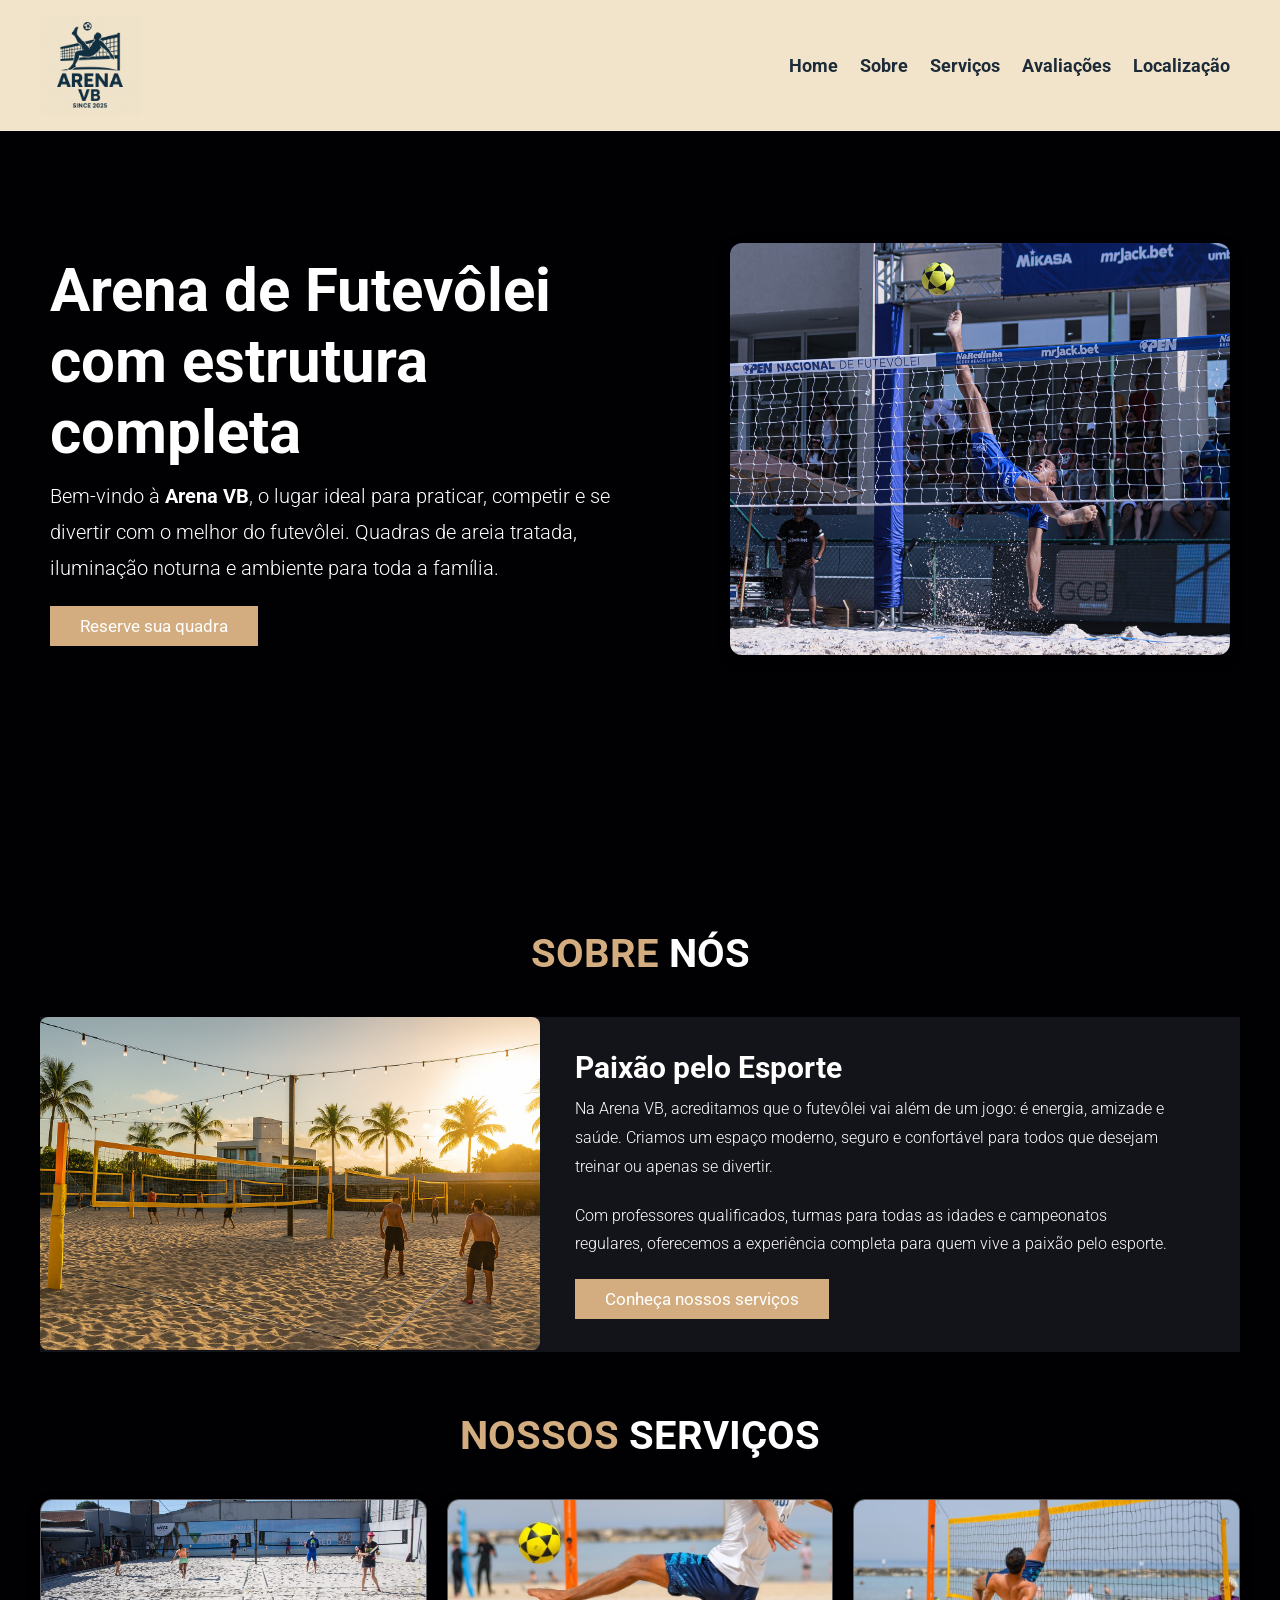
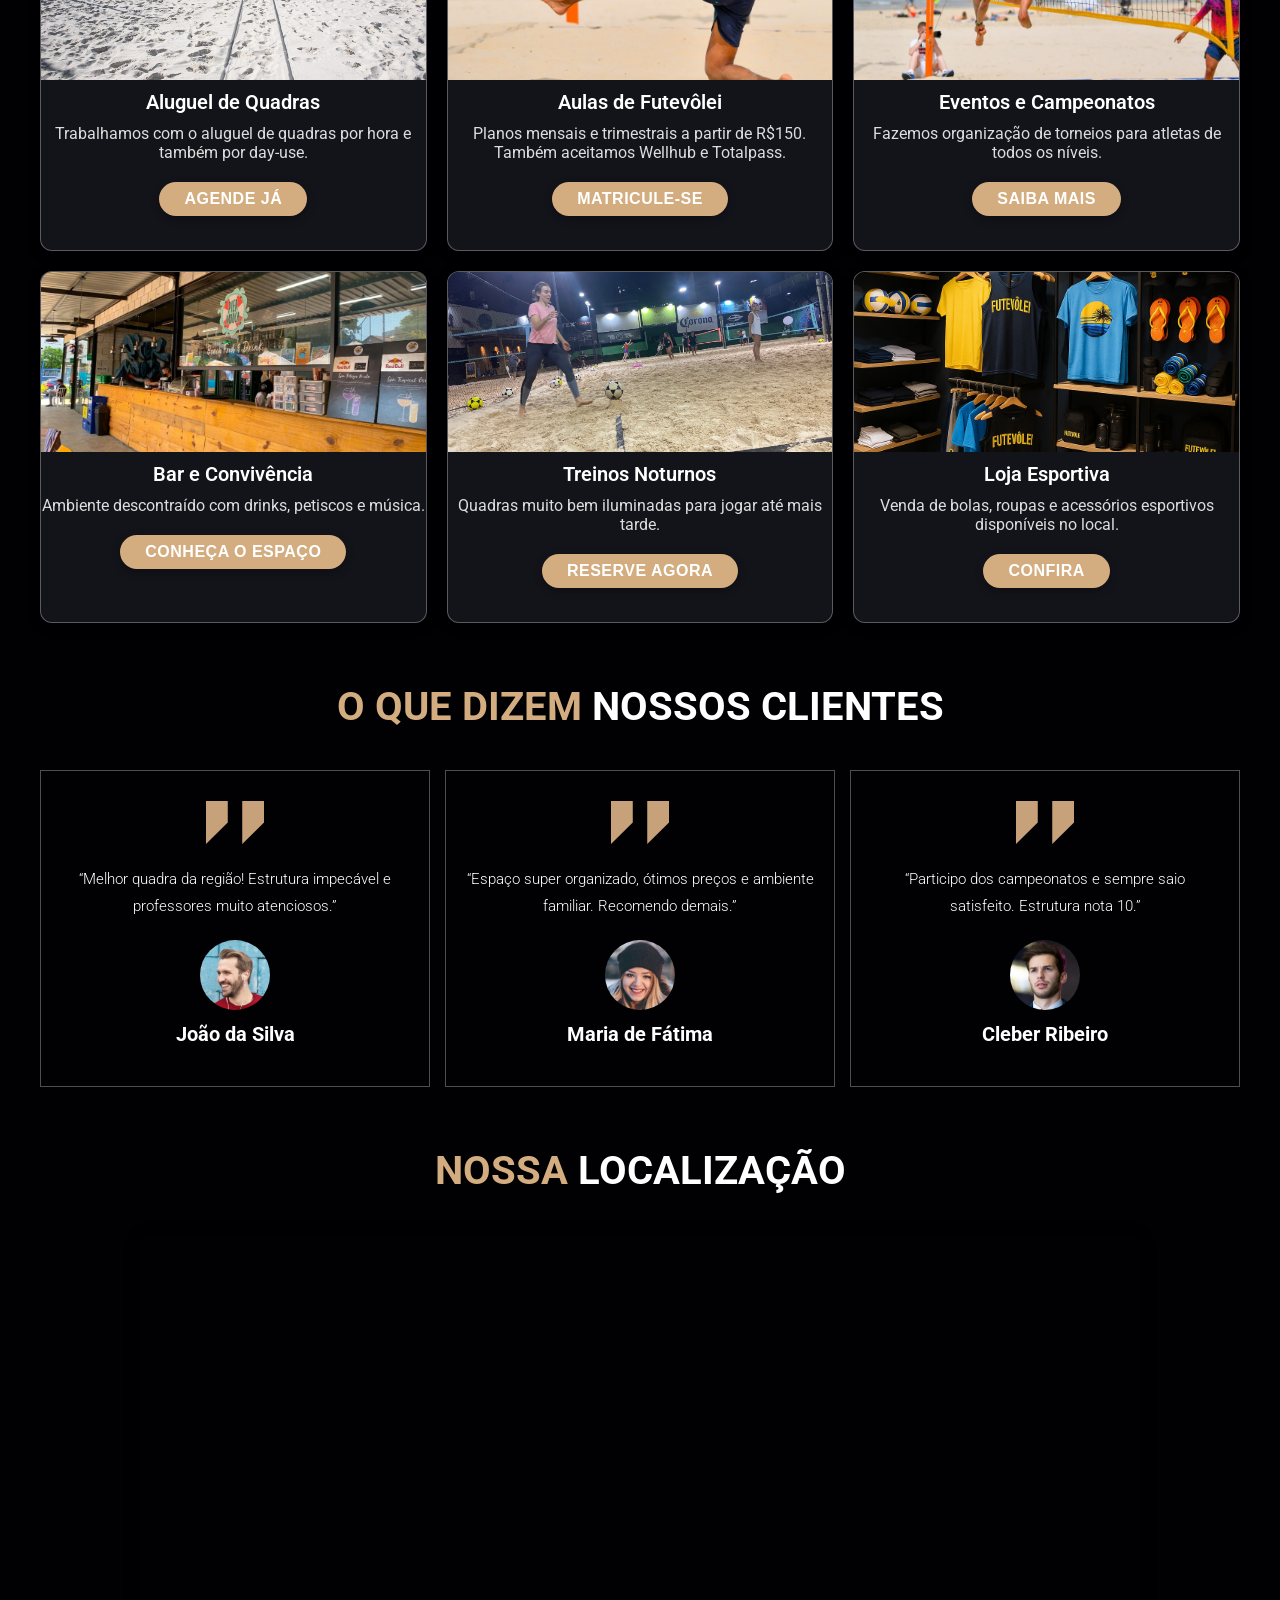
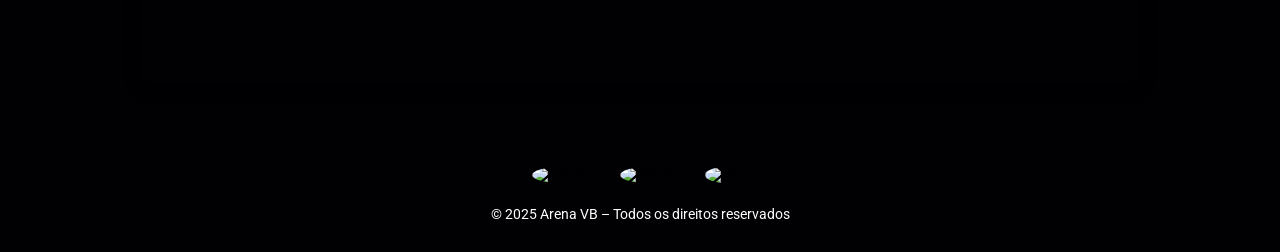
==== index.html @ 1c440af9 "ajustes nos textos" ====
<!DOCTYPE html>
<html lang="pt-BR">

<head>
    <meta charset="UTF-8">
    <meta name="viewport" content="width=device-width, initial-scale=1.0">
    <link rel="preconnect" href="https://fonts.googleapis.com">
    <link rel="preconnect" href="https://fonts.gstatic.com" crossorigin>
    <link href="https://fonts.googleapis.com/css2?family=Roboto:ital,wght@0,100..900;1,100..900&display=swap"
        rel="stylesheet">
    <link rel="stylesheet" href="style.css">
    <link rel="icon" href="img/logo-redondinha.png">
    <title>Arena VB – Futevôlei</title>
</head>

<body>
    <header class="header">
        <section>
            <a href="#" class="logo">
                <img src="./img/logo.png" alt="Arena VB">
            </a>

            <nav class="navbar">
                <a href="#home">Home</a>
                <a href="#about">Sobre</a>
                <a href="#services">Serviços</a>
                <a href="#review">Avaliações</a>
                <a href="#address">Localização</a>
            </nav>
        </section>
    </header>

    <div class="home-container">
        <section id="home">
            <div class="content">
                <h3>Arena de Futevôlei <br> com estrutura completa</h3>
                <p>Bem-vindo à <strong>Arena VB</strong>, o lugar ideal para praticar, competir e se divertir com o
                    melhor do futevôlei. Quadras de areia tratada, iluminação noturna e ambiente para toda a família.
                </p>
                <a href="#services" class="btn">Reserve sua quadra</a>
            </div>
            <div class="hero-image">
                <img src="./img/principal.jpg" alt="Arena de Futevôlei">
            </div>
        </section>
    </div>

    <section class="about" id="about">
        <h2 class="title">Sobre <span>Nós</span></h2>
        <div class="row">
            <div class="container-image">
                <img src="./img/about.png" alt="Arena de Futevôlei">
            </div>
            <div class="content">
                <h3>Paixão pelo Esporte</h3>
                <p>Na Arena VB, acreditamos que o futevôlei vai além de um jogo: é energia, amizade e saúde. Criamos um
                    espaço moderno, seguro e confortável para todos que desejam treinar ou apenas se divertir.</p>
                <p>Com professores qualificados, turmas para todas as idades e campeonatos regulares, oferecemos a
                    experiência completa para quem vive a paixão pelo esporte.</p>
                <a href="#services" class="btn">Conheça nossos serviços</a>
            </div>
        </div>
    </section>

    <section class="menu" id="services">
        <h2 class="title">Nossos <span>Serviços</span></h2>

        <div class="box-container">
            <div class="box">
                <img src="./img/quadras.jpeg" alt="Aluguel de Quadra">
                <h3>Aluguel de Quadras</h3>
                <div class="price">Trabalhamos com o aluguel de quadras por hora e também por day-use.</div>
                <a href="#" class="btn">Agende já</a>
            </div>

            <div class="box">
                <img src="./img/personal.jpg" alt="Aulas de Futevôlei">
                <h3>Aulas de Futevôlei</h3>
                <div class="price">Planos mensais e trimestrais a partir de R$150. Também aceitamos Wellhub e Totalpass.
                </div>
                <a href="#" class="btn">Matricule-se</a>
            </div>

            <div class="box">
                <img src="./img/eventos.jpg" alt="Eventos e Campeonatos">
                <h3>Eventos e Campeonatos</h3>
                <p>Fazemos organização de torneios para atletas de todos os níveis.</p>
                <a href="#" class="btn">Saiba mais</a>
            </div>

            <div class="box">
                <img src="./img/bar.jpeg" alt="Área de Convivência">
                <h3>Bar e Convivência</h3>
                <p>Ambiente descontraído com drinks, petiscos e música.</p>
                <a href="#" class="btn">Conheça o espaço</a>
            </div>

            <div class="box">
                <img src="./img/noturno.jpg" alt="Treinos Noturnos">
                <h3>Treinos Noturnos</h3>
                <p>Quadras muito bem iluminadas para jogar até mais tarde.</p>
                <a href="#" class="btn">Reserve agora</a>
            </div>

            <div class="box">
                <img src="./img/loja.png" alt="Loja de Artigos Esportivos">
                <h3>Loja Esportiva</h3>
                <p>Venda de bolas, roupas e acessórios esportivos disponíveis no local.</p>
                <a href="#" class="btn">Confira</a>
            </div>
        </div>
    </section>


    <section class="review" id="review">
        <h2 class="title">O que dizem <span>nossos clientes</span></h2>
        <div class="box-container">
            <div class="box">
                <img src="./img/quote-img.png" alt="comentarios">
                <p>“Melhor quadra da região! Estrutura impecável e professores muito atenciosos.”</p>
                <img src="./img/pic-1.png" alt="foto-cliente" class="user">
                <h3>João da Silva</h3>
            </div>
            <div class="box">
                <img src="./img/quote-img.png" alt="comentarios">
                <p>“Espaço super organizado, ótimos preços e ambiente familiar. Recomendo demais.”</p>
                <img src="./img/pic-2.png" alt="foto-cliente" class="user">
                <h3>Maria de Fátima</h3>
            </div>
            <div class="box">
                <img src="./img/quote-img.png" alt="comentarios">
                <p>“Participo dos campeonatos e sempre saio satisfeito. Estrutura nota 10.”</p>
                <img src="./img/pic-3.png" alt="foto-cliente" class="user">
                <h3>Cleber Ribeiro</h3>
            </div>
        </div>
    </section>

    <section class="address" id="address">
        <h2 class="title">Nossa <span>Localização</span></h2>
        <div class="map-container">
            <iframe
                src="https://www.google.com/maps/embed?pb=!1m18!1m12!1m3!1d2293.7322900329486!2d-46.53047101109513!3d-23.51311838520492!2m3!1f0!2f0!3f0!3m2!1i1024!2i768!4f13.1!3m3!1m2!1s0x94ce5e33169eb001%3A0x831a5951c2c9f161!2sVila%20Pierina%2C%20S%C3%A3o%20Paulo%20-%20SP!5e1!3m2!1spt-BR!2sbr!4v1758769168896!5m2!1spt-BR!2sbr"
                allowfullscreen="" loading="lazy" referrerpolicy="no-referrer-when-downgrade">
            </iframe>
        </div>
    </section>

    <section class="footer">
        <div class="share">
            <img width="30" height="30" src="https://img.icons8.com/ios-glyphs/30/ffffff/instagram-new.png"
                alt="instagram" />
            <img width="30" height="30" src="https://img.icons8.com/ios-glyphs/30/ffffff/facebook-new.png"
                alt="facebook" />
            <img width="30" height="30" src="https://img.icons8.com/ios-filled/30/ffffff/twitterx--v1.png"
                alt="twitter" />
        </div>
        <p style="color:#fff; font-size:1.4rem;">© 2025 Arena VB – Todos os direitos reservados</p>
    </section>
</body>

</html>
---- style.css ----
:root {
    --main-color: #d3ad7f;
    --black: #13131a;
    --bg: #010103;
    --border: 0.1rem solid rgba(255, 255, 255, 0.3);
    --background: #EFE6D2;
    --header: #f2e4cb;
    --blue-elements: #1D2B38;
    --blue-border: #32485A;
    --back-cards: #263744;
    --titles: #0E1820;
    --back-sand: #F8F4EC;
    --sand-cards: #E4DAC3;
    --backgrounds-dark: #D8C7A7;
    --ball: #FFD447;
    --sunshine: #FF833C;
    --green-water: #1ABBA6;
    font-size: 10px;
}

section {
    padding: 3rem 2rem;
    margin: 0 auto;
    max-width: 1200px;
}

* {
    font-family: "Roboto", sans-serif;
    margin: 0;
    padding: 0;
    outline: none;
    border: none;
    text-decoration: none;
    transition: 0.2s linear;
    scroll-behavior: smooth;
}

body {
    background-color: var(--bg);
}

.header {
    position: fixed;
    top: 0;
    left: 0;
    right: 0;
    z-index: 99;
    border-bottom: var(--border);
    background-color: var(--header);
}

.header section {
    display: flex;
    align-items: center;
    justify-content: space-between;
    padding-top: 1.5rem;
    padding-bottom: 1.5rem;
    font-weight: bold;
}

.logo img {
    max-width: 100px;
    max-height: 100px;
    display: block;
}

.navbar a {
    margin: 0 1rem;
    font-size: 1.8rem;
    color: var(--blue-elements);
}

.navbar a:hover {
    color: var(--titles);
    border-bottom: 0.1rem solid var(--titles);
    padding-bottom: 0.5rem;
    font-size: 2rem;
}

.icons img {
    margin: 1rem;
    cursor: pointer;
}

.icons img:hover {
    width: 40px;
    height: 40px;
}

.btn {
    background: var(--main-color);
    color: #fff;
    padding: 1rem 3rem;
    font-size: 1.7rem;
    cursor: pointer;
    margin-top: 1rem;
    display: inline-block;
}

.btn:hover {
    letter-spacing: 0.1rem;
}

.home-container section {
    display: flex;
    align-items: center;
    justify-content: space-between;
    min-height: 100vh;
    padding: 0 5rem;
}

.hero-image img {
    max-width: 500px;
    width: 100%;
    height: auto;
    border-radius: 12px;
    box-shadow: 0 4px 12px rgba(0, 0, 0, 0.4);
}

.home-container {
    background: url("./img/home-img.jpg");
    height: 100vh;
    background-position: center;
    background-size: cover;
}

.home-container section {
    display: flex;
    align-items: center;
    min-height: 100vh;
}

.content {
    max-width: 60rem;
}

.content h3 {
    color: #fff;
    font-size: 6rem;
}

.content p {
    color: #fff;
    font-size: 2rem;
    font-weight: 300;
    line-height: 1.8;
    padding: 1rem 0;
}

.title {
    font-size: 4rem;
    color: var(--main-color);
    text-align: center;
    text-transform: uppercase;
    margin-bottom: 4rem;
}

.title span {
    color: #fff;
    text-transform: uppercase;
}

.about .row {
    display: flex;
    align-items: center;
    background-color: var(--black);
    gap: 1.5rem;
}

.about .row .content {
    padding: 2rem;
}

.about .row .content h3 {
    font-size: 3rem;
    color: #fff;
}

.about .row .content p {
    font-size: 1.6rem;
    color: #fff;
    padding: 1rem 0;
    line-height: 1.8;
}

.about .row img {
    max-width: 500px;
    border-radius: 8px;
}

.box-container {
    display: grid;
    grid-template-columns: repeat(auto-fit, minmax(30rem, 1fr));
    gap: 1.5rem;
}

.menu .box-container {
    display: grid;
    grid-template-columns: repeat(auto-fit, minmax(350px, 1fr));
    gap: 2rem;
}

.menu .box-container .box {
    background: var(--black);
    border-radius: 12px;
    overflow: hidden;
    text-align: center;
    border: var(--border);
    box-shadow: 0 4px 12px rgba(0, 0, 0, 0.3);
    transition: transform 0.3s ease, box-shadow 0.3s ease;
    height: 350px;
}

.menu .box-container .box .btn {
    background: var(--main-color);
    color: #fff;
    padding: 0.8rem 2.5rem;
    font-size: 1.6rem;
    font-weight: 600;
    font-family: "Montserrat", sans-serif;
    border-radius: 30px;
    text-transform: uppercase;
    letter-spacing: 0.5px;
    margin-top: 1rem;
    display: inline-block;
    transition: all 0.3s ease;
    box-shadow: 0 3px 8px rgba(0, 0, 0, 0.3);
}

.menu .box-container .box img {
    width: 100%;
    height: 180px;
    object-fit: cover;
    display: block;
}

.menu .box-container .box h3 {
    color: #fff;
    font-size: 2rem;
    font-weight: 600;
    margin: 1rem 0;
}

.menu .box-container .box p,
.menu .box-container .box .price {
    color: #ddd;
    font-size: 1.6rem;
    margin-bottom: 1rem;
}

.menu .box-container .box:hover {
    background: #fff;
    transform: translateY(-6px);
    box-shadow: 0 6px 16px rgba(0, 0, 0, 0.5);
}

.menu .box-container .box:hover h3,
.menu .box-container .box:hover p,
.menu .box-container .box:hover .price {
    color: var(--black);
}


.review .box-container .box {
    border: var(--border);
    text-align: center;
    padding: 3rem 2rem;
}

.review .box-container .box h3 {
    color: #fff;
    font-size: 2rem;
    margin: 1rem 0;
}

.review .box-container .box p {
    font-size: 1.5rem;
    color: #fff;
    padding: 2rem 0;
    line-height: 1.8;
    font-weight: 300;
}

.review .box-container .box .user {
    height: 7rem;
    width: 7rem;
    border-radius: 50%;
}

.address {
    display: flex;
    align-items: center;
    flex-direction: column;
}

.map-container {
    position: relative;
    width: 100%;
    max-width: 1000px;
    margin: 0 auto;
    border-radius: 12px;
    overflow: hidden;
    box-shadow: 0 4px 16px rgba(0, 0, 0, 0.4);
}

.map-container iframe {
    width: 100%;
    height: 450px;
    border: none;
    display: block;
}

.footer {
    text-align: center;
}

.footer .share {
    padding: 1rem 0;
}

.footer .share img {
    margin: 0.3rem;
    cursor: pointer;
    border-radius: 50%;
    padding: 1rem;
}

.footer .share img:hover {
    background-color: var(--main-color);
}


/* ====== RESPONSIVIDADE ====== */

@media (max-width: 991px) {
    .header section {
        flex-direction: column;
        gap: 1rem;
        text-align: center;
    }

    .navbar {
        display: none;
    }

    .home-container section {
        margin-top: 200px;
        flex-direction: column;
        text-align: center;
        padding: 2rem;
    }

    .hero-image {
        margin-top: 2rem;
        display: none;
    }

    .hero-image img {
        max-width: 100%;
    }

    .content h3 {
        font-size: 4rem;
    }

    .content p {
        font-size: 1.8rem;
    }

    .about .row {
        flex-direction: column;
        text-align: center;
    }

    .about .row img {
        max-width: 100%;
    }
}

@media (max-width: 768px) {
    .navbar a {
        font-size: 1.5rem;
        margin: 0 0.5rem;
    }

    .content h3 {
        font-size: 3.2rem;
    }

    .content p {
        font-size: 1.6rem;
    }

    .btn {
        font-size: 1.5rem;
        padding: 0.8rem 2rem;
    }

    .menu .box-container {
        grid-template-columns: 1fr;
    }

    .menu .box-container .box {
        height: auto;
    }

    .review .box-container {
        display: grid;
        grid-template-columns: 1fr;
        gap: 1.5rem;
    }

    .map-container iframe {
        height: 350px;
    }
}

@media (max-width: 480px) {
    .header section {
        padding: 1rem;
    }

    .logo img {
        max-width: 70px;
    }

    .navbar a {
        display: block;
        margin: 0.8rem 0;
        font-size: 1.4rem;
    }

    .content h3 {
        font-size: 2.5rem;
    }

    .content p {
        font-size: 1.4rem;
    }

    .title {
        font-size: 2.5rem;
    }

    .menu .box-container {
        padding: 0 1rem;
    }

    .map-container iframe {
        height: 250px;
    }
}
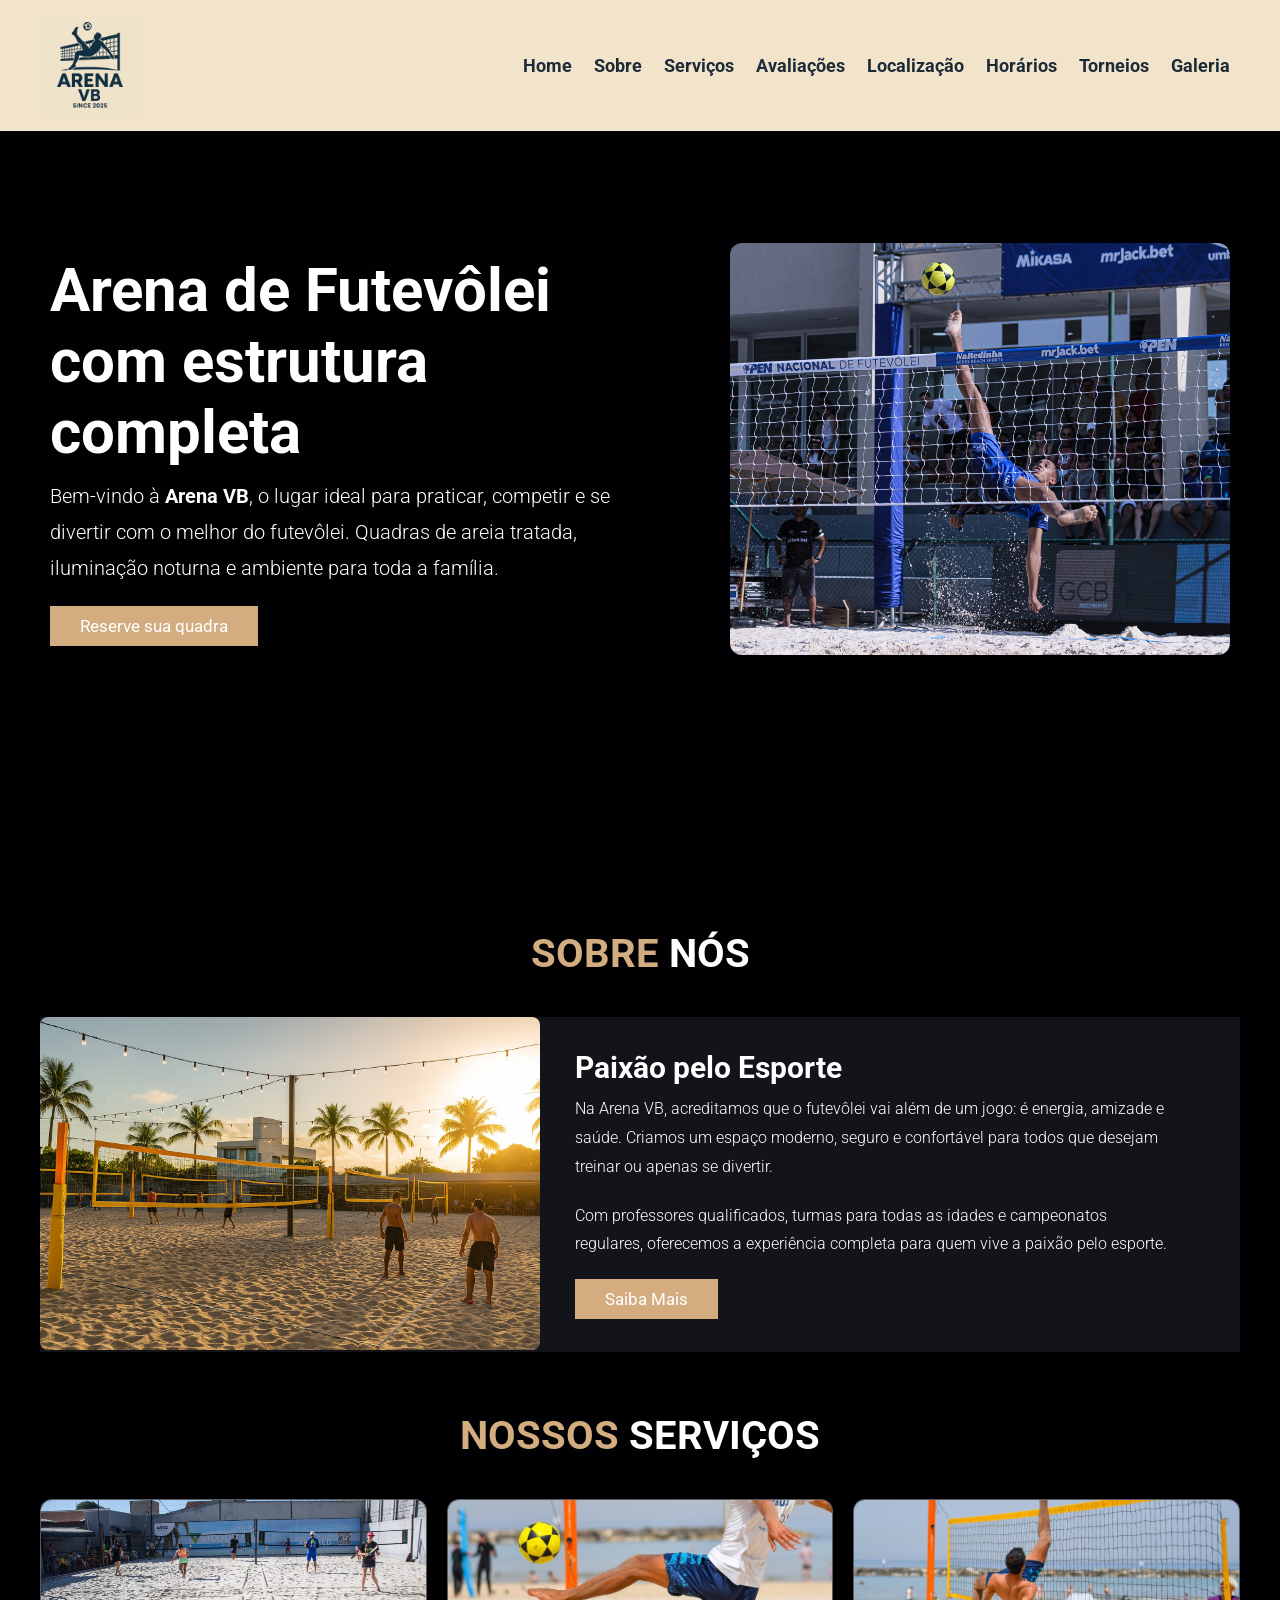
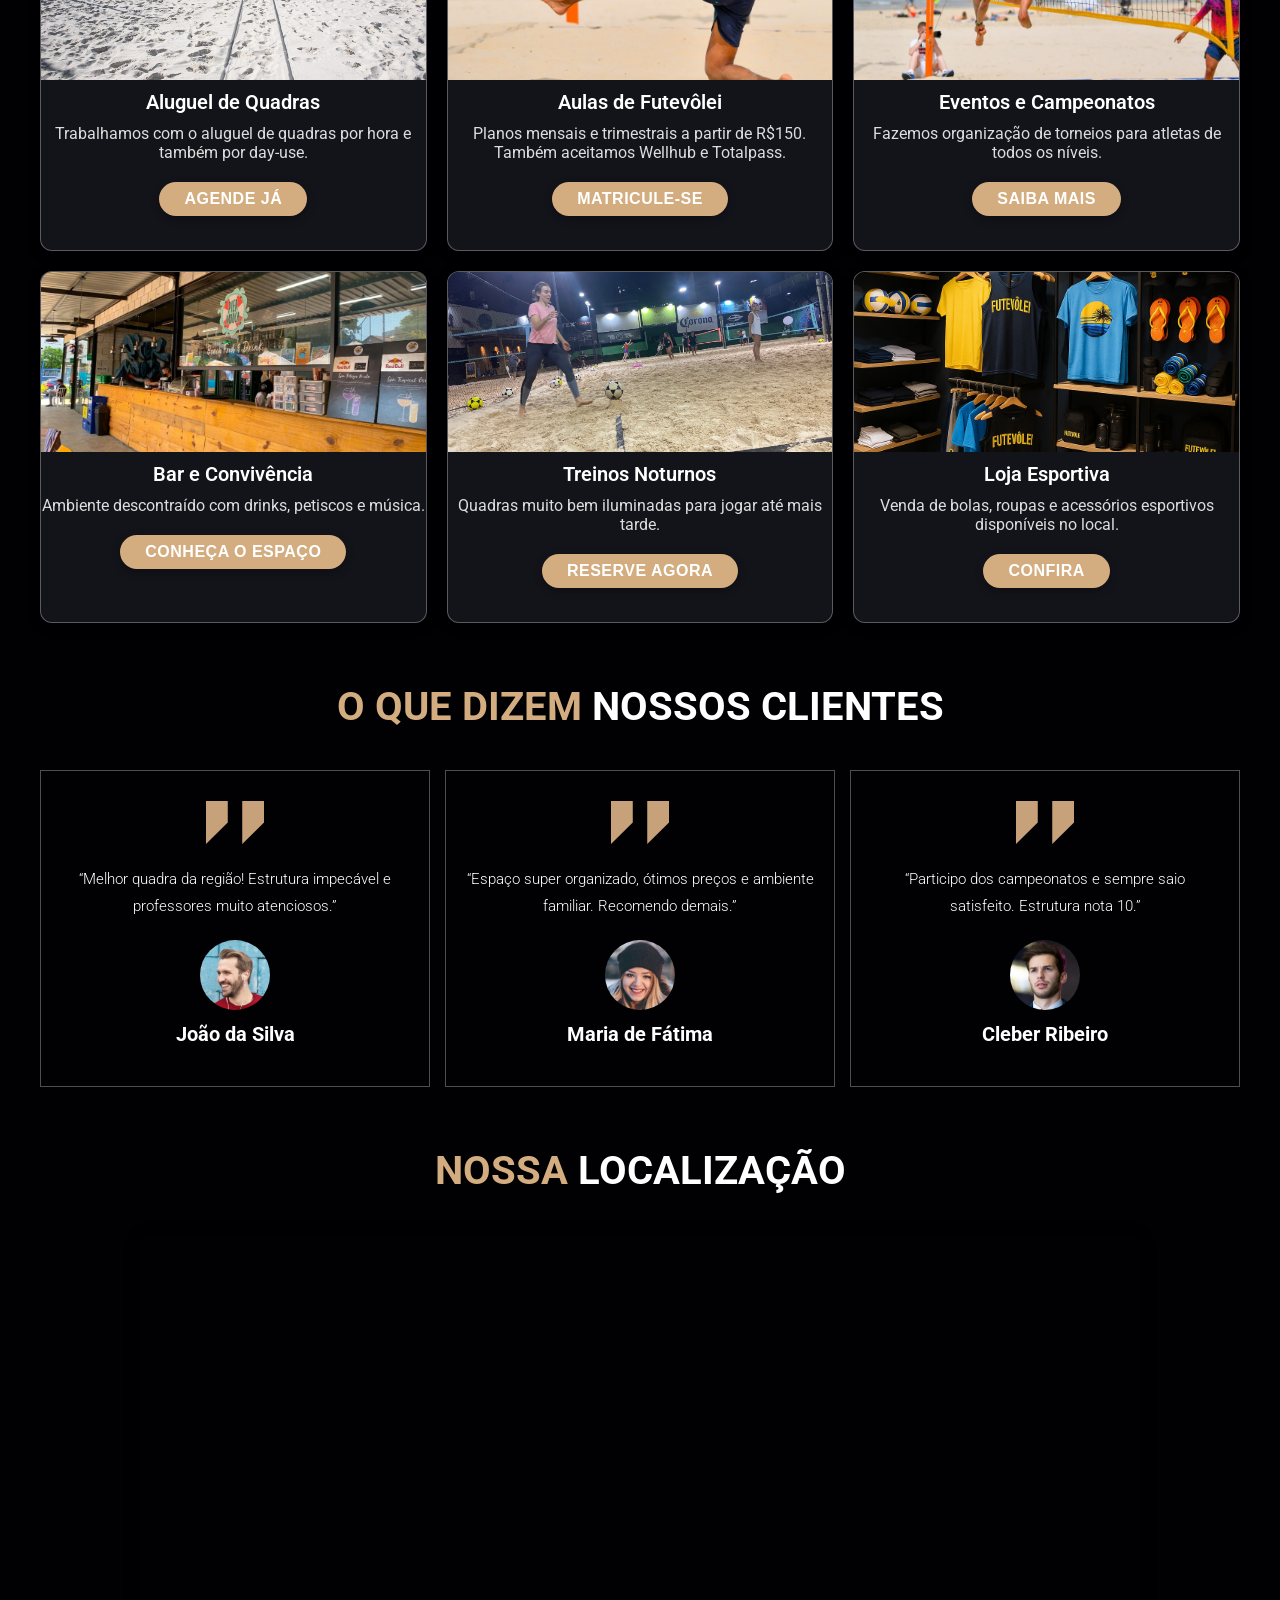
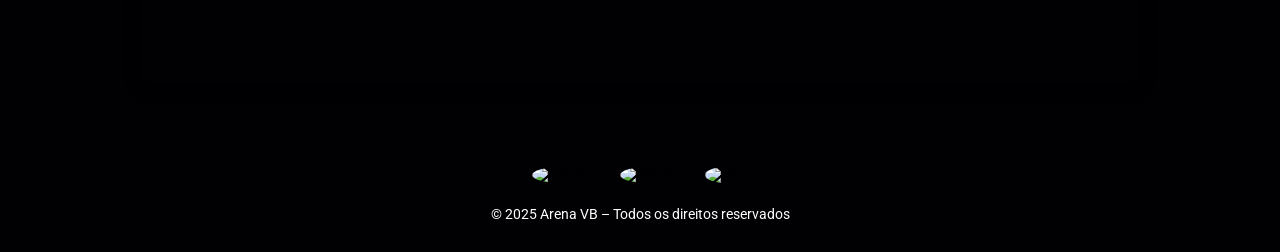
==== commit 789a5eab: "feat: ajustes para apresentação na faculdade" ====
--- a/index.html
+++ b/index.html
@@ -26,6 +26,9 @@
                 <a href="#services">Serviços</a>
                 <a href="#review">Avaliações</a>
                 <a href="#address">Localização</a>
+                <a href="horario.html">Horários</a>
+                <a href="torneio.html">Torneios</a>
+                <a href="galeria.html">Galeria</a>
             </nav>
         </section>
     </header>
@@ -37,7 +40,7 @@
                 <p>Bem-vindo à <strong>Arena VB</strong>, o lugar ideal para praticar, competir e se divertir com o
                     melhor do futevôlei. Quadras de areia tratada, iluminação noturna e ambiente para toda a família.
                 </p>
-                <a href="#services" class="btn">Reserve sua quadra</a>
+                <a href="contato.html" class="btn">Reserve sua quadra</a>
             </div>
             <div class="hero-image">
                 <img src="./img/principal.jpg" alt="Arena de Futevôlei">
@@ -57,7 +60,7 @@
                     espaço moderno, seguro e confortável para todos que desejam treinar ou apenas se divertir.</p>
                 <p>Com professores qualificados, turmas para todas as idades e campeonatos regulares, oferecemos a
                     experiência completa para quem vive a paixão pelo esporte.</p>
-                <a href="#services" class="btn">Conheça nossos serviços</a>
+                <a href="saibamais.html" class="btn">Saiba Mais</a>
             </div>
         </div>
     </section>
--- a/style.css
+++ b/style.css
@@ -449,4 +449,59 @@
     .map-container iframe {
         height: 250px;
     }
+}
+
+/* Container da seção de horários */
+.schedule-container {
+    padding: 10rem 7%; /* Espaçamento para não ficar sob o header fixo */
+    min-height: 80vh;
+    margin-top: 80px;
+    display: flex;
+    flex-direction: column;
+    align-items: center;
+    background-color: #000; /* Mantém o fundo preto do site */
+}
+
+/* Deixa a tabela responsiva em celulares */
+.table-responsive {
+    width: 100%;
+    overflow-x: auto;
+    display: flex;
+    justify-content: center;
+}
+
+.tabela-tabela {
+    background-color: #D8C7A7;
+    border-collapse: collapse;
+    border: 5px solid #1D2B38;
+    width: 100%;
+    max-width: 900px;
+    margin-top: 2rem;
+}
+
+.tabela-cabecalho-linha, 
+.tabela-celula {
+    border: 2px solid #1D2B38; /* Diminuí um pouco a borda interna para elegância */
+    padding: 1.5rem;
+    text-align: center;
+    font-size: 1.8rem; /* Ajustado para o padrão do seu site */
+    color: #1D2B38;
+}
+
+.tabela-cabecalho-linha {
+    background-color: #1D2B38;
+    color: #D8C7A7;
+    text-transform: uppercase;
+}
+
+.tabela-linha:nth-child(even) {
+    background-color: rgba(29, 43, 56, 0.1); /* Efeito zebra suave */
+}
+
+/* Ajuste mobile */
+@media (max-width: 768px) {
+    .tabela-cabecalho-linha, .tabela-celula {
+        font-size: 1.4rem;
+        padding: 1rem 0.5rem;
+    }
 }
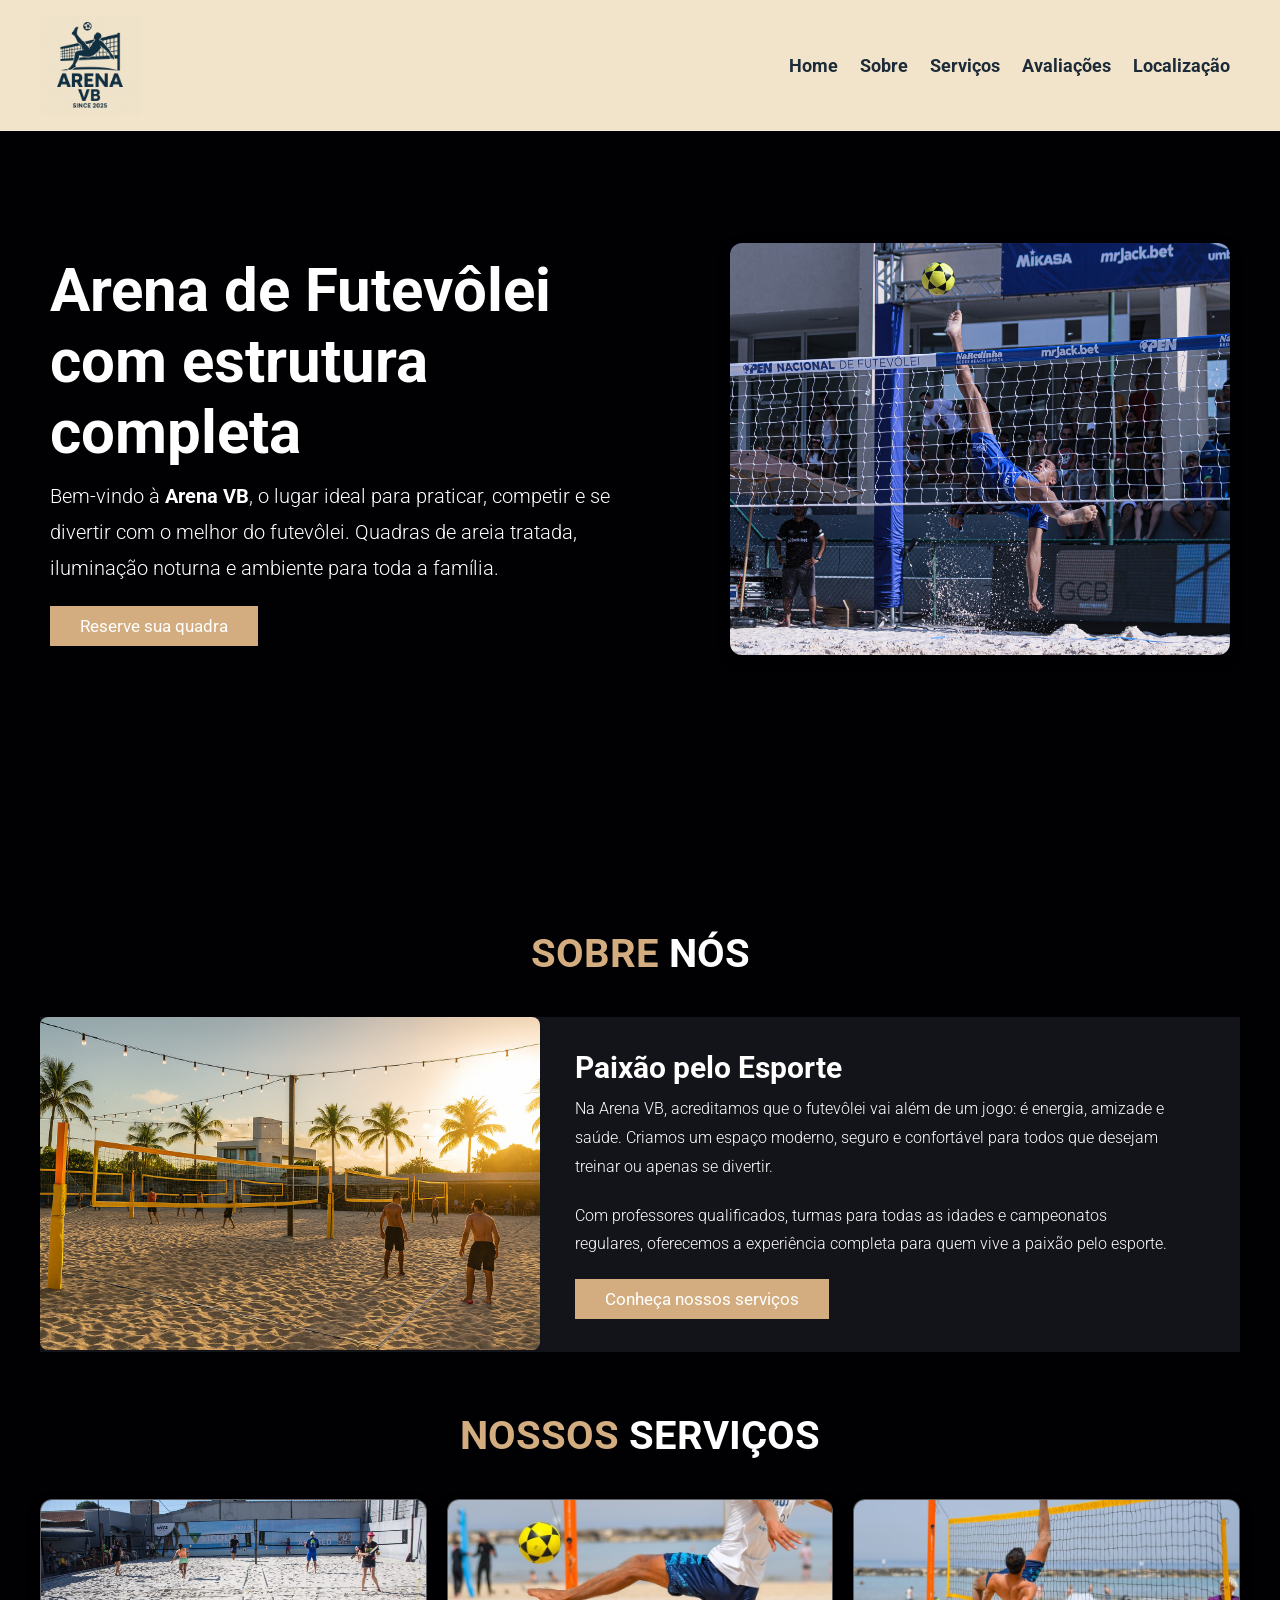
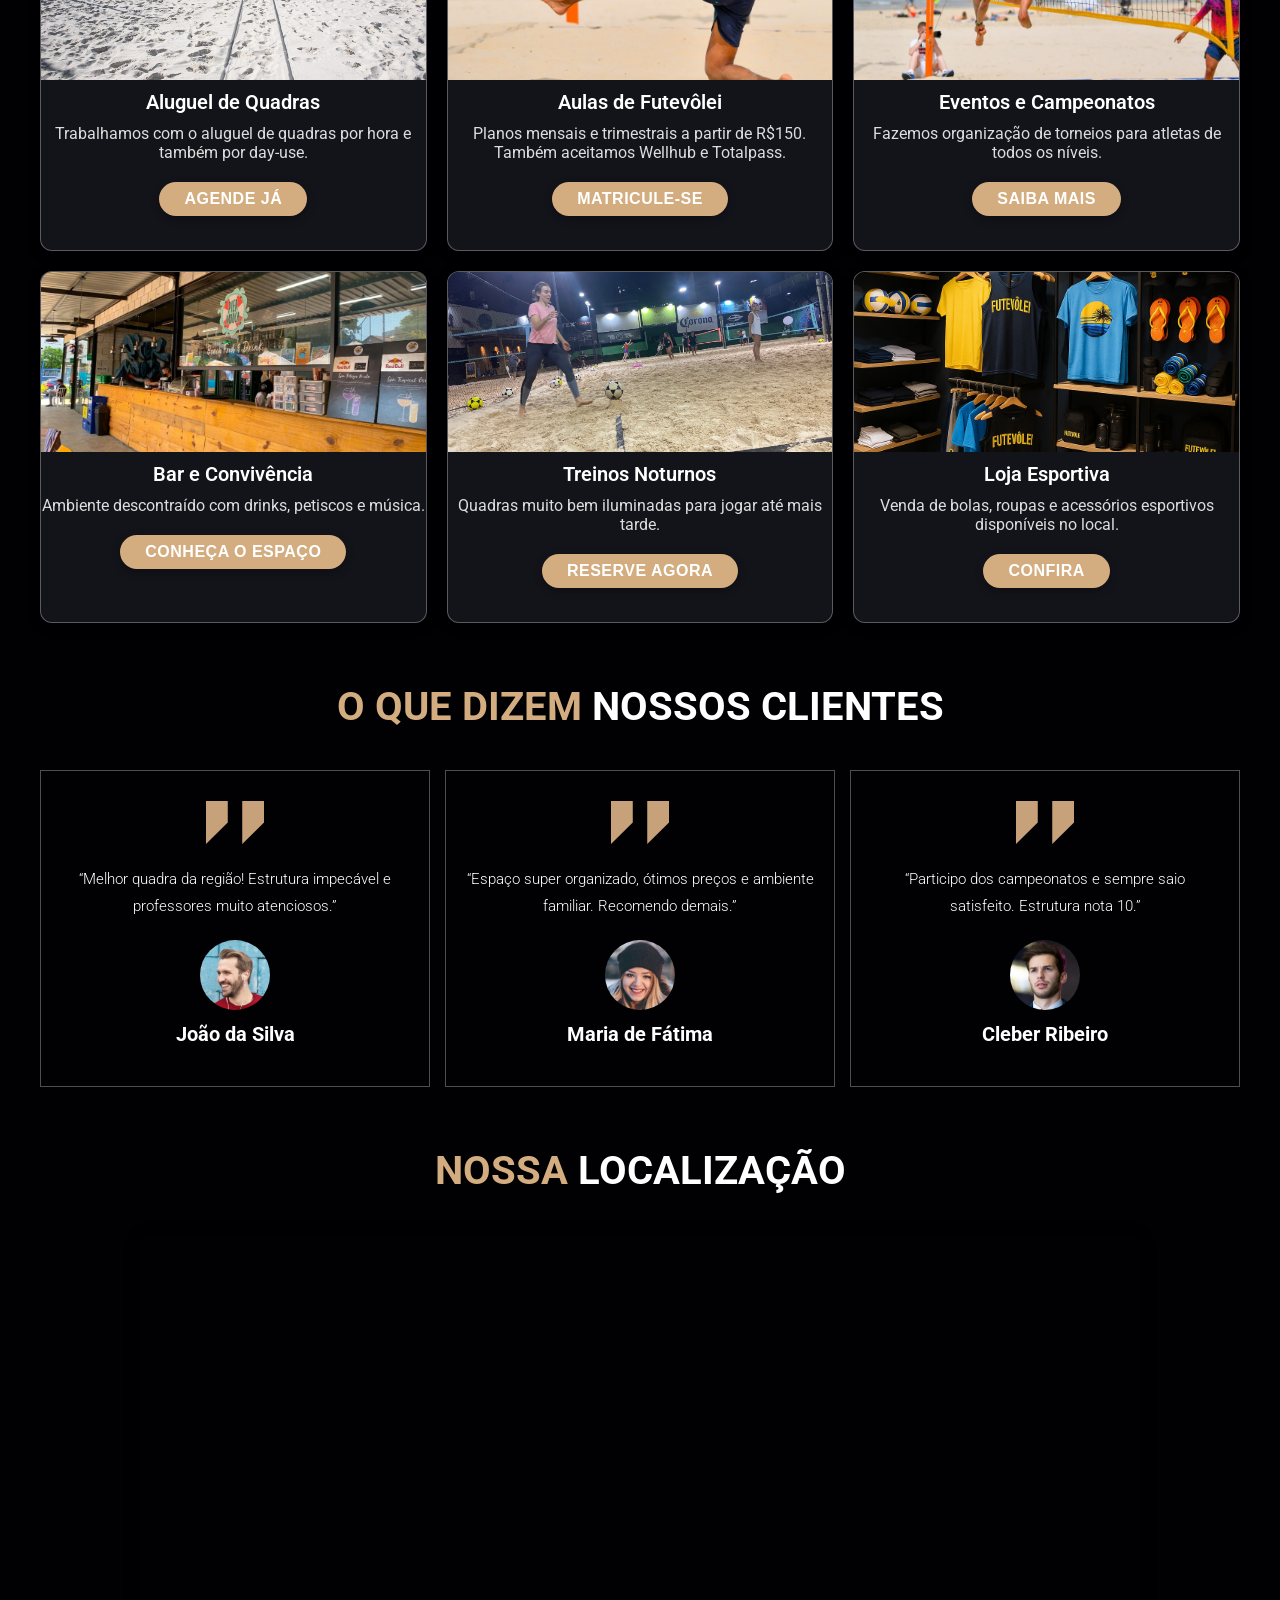
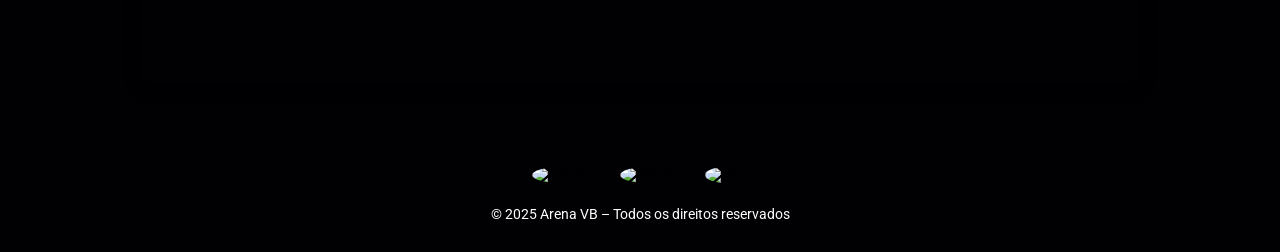
==== commit f0d5ca4f: "feat: ajustes para pegar telas" ====
--- a/index.html
+++ b/index.html
@@ -26,9 +26,6 @@
                 <a href="#services">Serviços</a>
                 <a href="#review">Avaliações</a>
                 <a href="#address">Localização</a>
-                <a href="horario.html">Horários</a>
-                <a href="torneio.html">Torneios</a>
-                <a href="galeria.html">Galeria</a>
             </nav>
         </section>
     </header>
@@ -40,7 +37,7 @@
                 <p>Bem-vindo à <strong>Arena VB</strong>, o lugar ideal para praticar, competir e se divertir com o
                     melhor do futevôlei. Quadras de areia tratada, iluminação noturna e ambiente para toda a família.
                 </p>
-                <a href="contato.html" class="btn">Reserve sua quadra</a>
+                <a href="#services" class="btn">Reserve sua quadra</a>
             </div>
             <div class="hero-image">
                 <img src="./img/principal.jpg" alt="Arena de Futevôlei">
@@ -60,7 +57,7 @@
                     espaço moderno, seguro e confortável para todos que desejam treinar ou apenas se divertir.</p>
                 <p>Com professores qualificados, turmas para todas as idades e campeonatos regulares, oferecemos a
                     experiência completa para quem vive a paixão pelo esporte.</p>
-                <a href="saibamais.html" class="btn">Saiba Mais</a>
+                <a href="#services" class="btn">Conheça nossos serviços</a>
             </div>
         </div>
     </section>
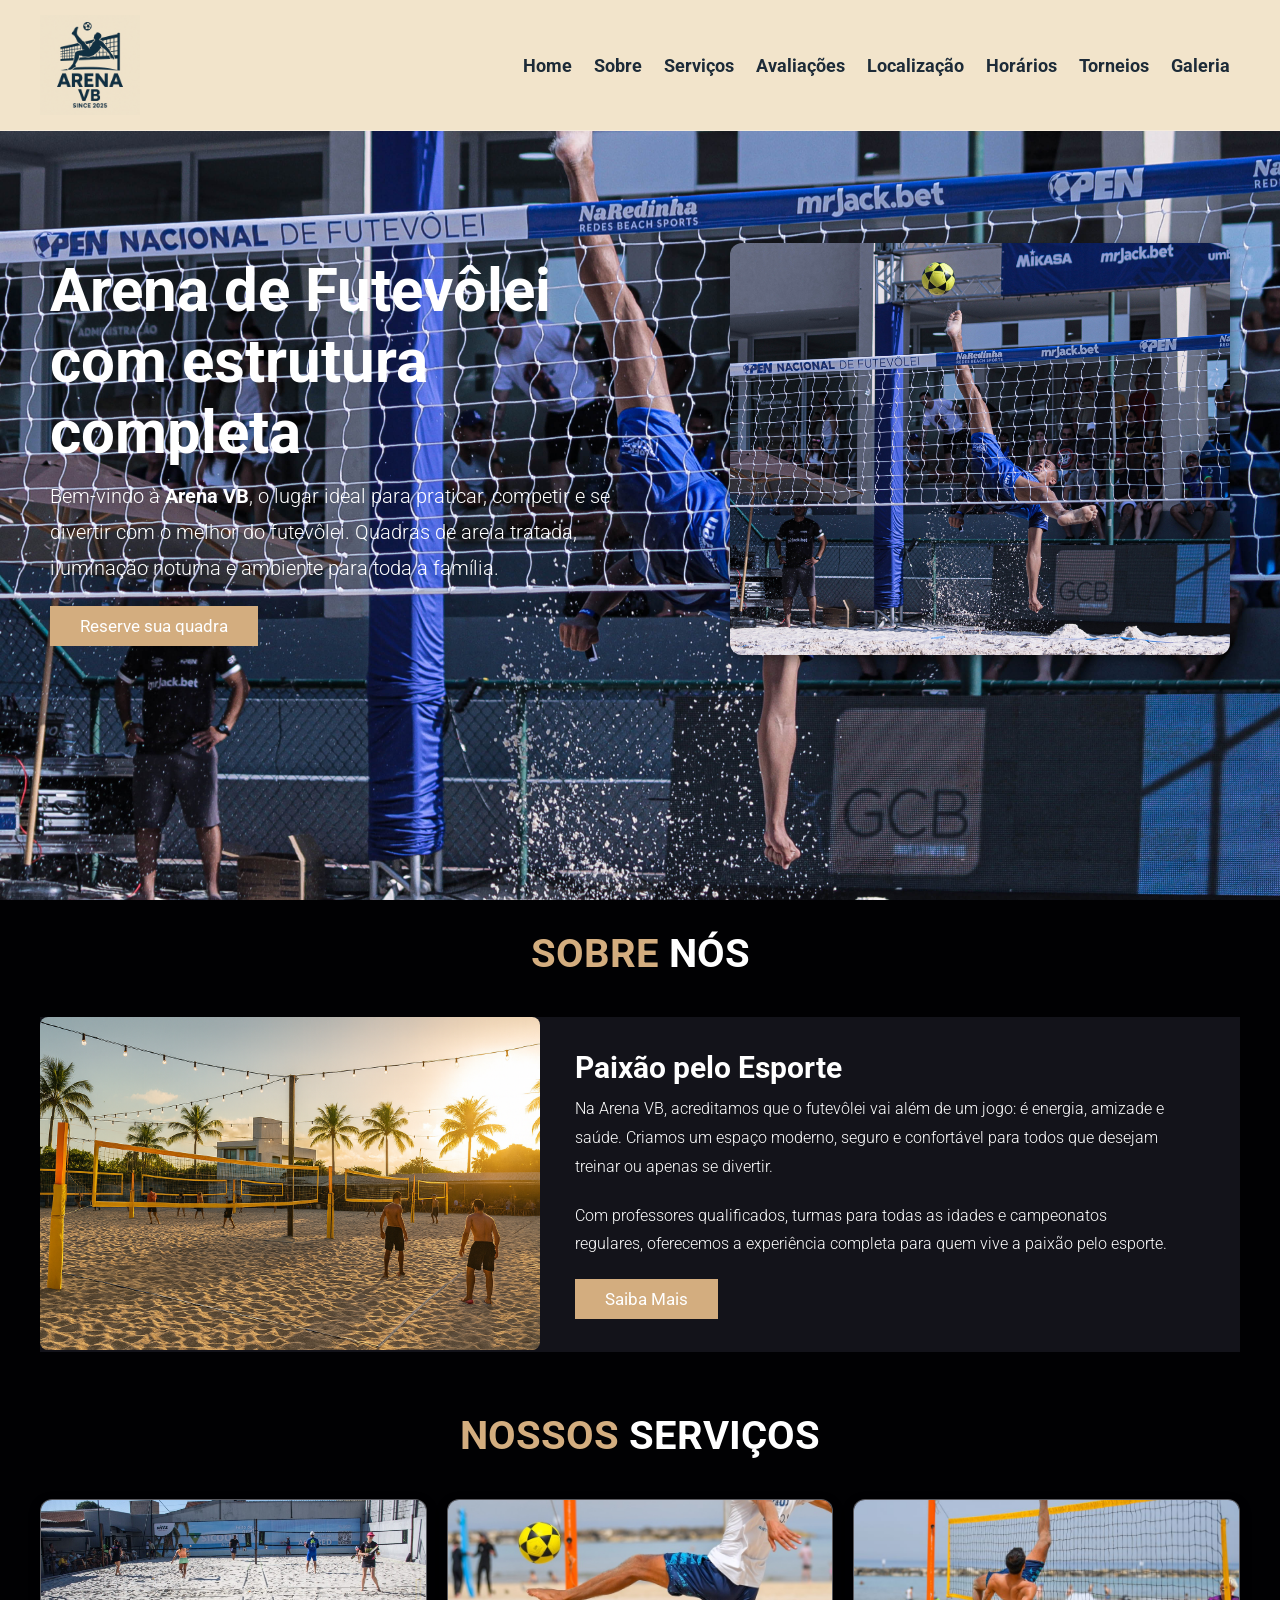
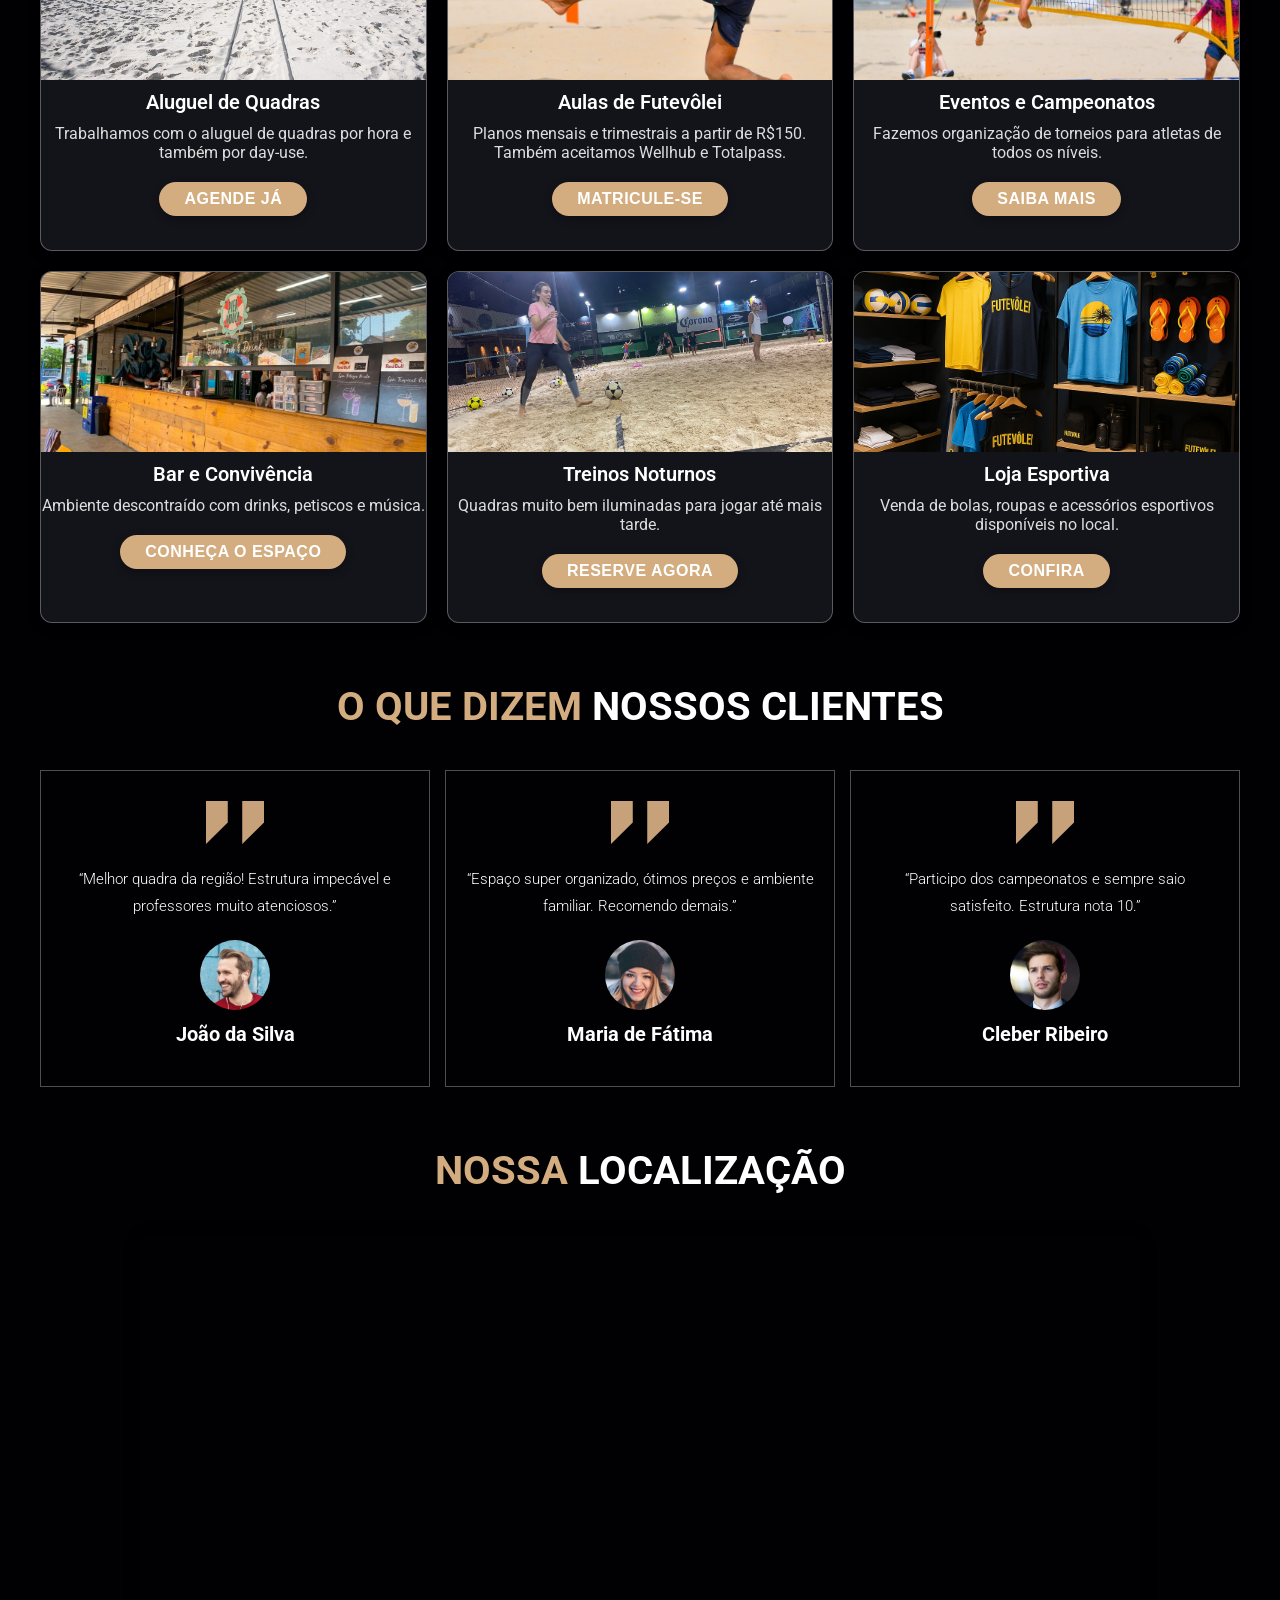
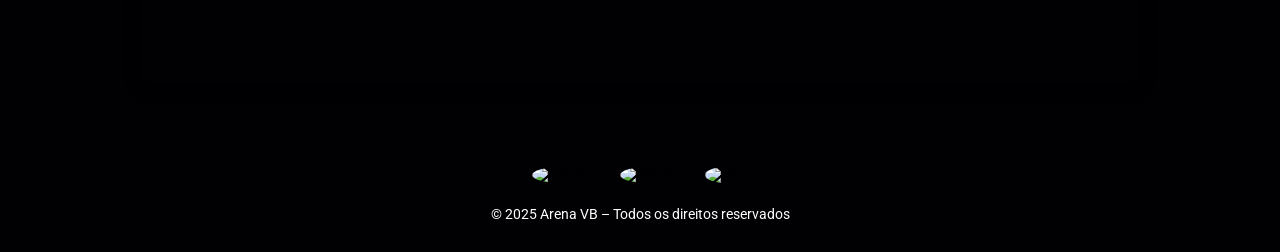
==== commit bc209189: "feat: site todo ajustado" ====
--- a/index.html
+++ b/index.html
@@ -10,7 +10,7 @@
         rel="stylesheet">
     <link rel="stylesheet" href="style.css">
     <link rel="icon" href="img/logo-redondinha.png">
-    <title>Arena VB – Futevôlei</title>
+    <title>Arena VB - Futevôlei</title>
 </head>
 
 <body>
@@ -26,6 +26,9 @@
                 <a href="#services">Serviços</a>
                 <a href="#review">Avaliações</a>
                 <a href="#address">Localização</a>
+                <a href="horario.html">Horários</a>
+                <a href="torneio.html">Torneios</a>
+                <a href="galeria.html">Galeria</a>
             </nav>
         </section>
     </header>
@@ -37,7 +40,7 @@
                 <p>Bem-vindo à <strong>Arena VB</strong>, o lugar ideal para praticar, competir e se divertir com o
                     melhor do futevôlei. Quadras de areia tratada, iluminação noturna e ambiente para toda a família.
                 </p>
-                <a href="#services" class="btn">Reserve sua quadra</a>
+                <a href="contato.html" class="btn">Reserve sua quadra</a>
             </div>
             <div class="hero-image">
                 <img src="./img/principal.jpg" alt="Arena de Futevôlei">
@@ -57,7 +60,7 @@
                     espaço moderno, seguro e confortável para todos que desejam treinar ou apenas se divertir.</p>
                 <p>Com professores qualificados, turmas para todas as idades e campeonatos regulares, oferecemos a
                     experiência completa para quem vive a paixão pelo esporte.</p>
-                <a href="#services" class="btn">Conheça nossos serviços</a>
+                <a href="saibamais.html" class="btn">Saiba Mais</a>
             </div>
         </div>
     </section>
@@ -159,4 +162,4 @@
     </section>
 </body>
 
-</html>+</html>
--- a/style.css
+++ b/style.css
@@ -118,7 +118,7 @@
 }
 
 .home-container {
-    background: url("./img/home-img.jpg");
+    background: url("./img/principal.jpg");
     height: 100vh;
     background-position: center;
     background-size: cover;
@@ -340,7 +340,10 @@
     }
 
     .navbar {
-        display: none;
+        display: flex;
+        flex-wrap: wrap;
+        justify-content: center;
+        gap: 0.5rem;
     }
 
     .home-container section {
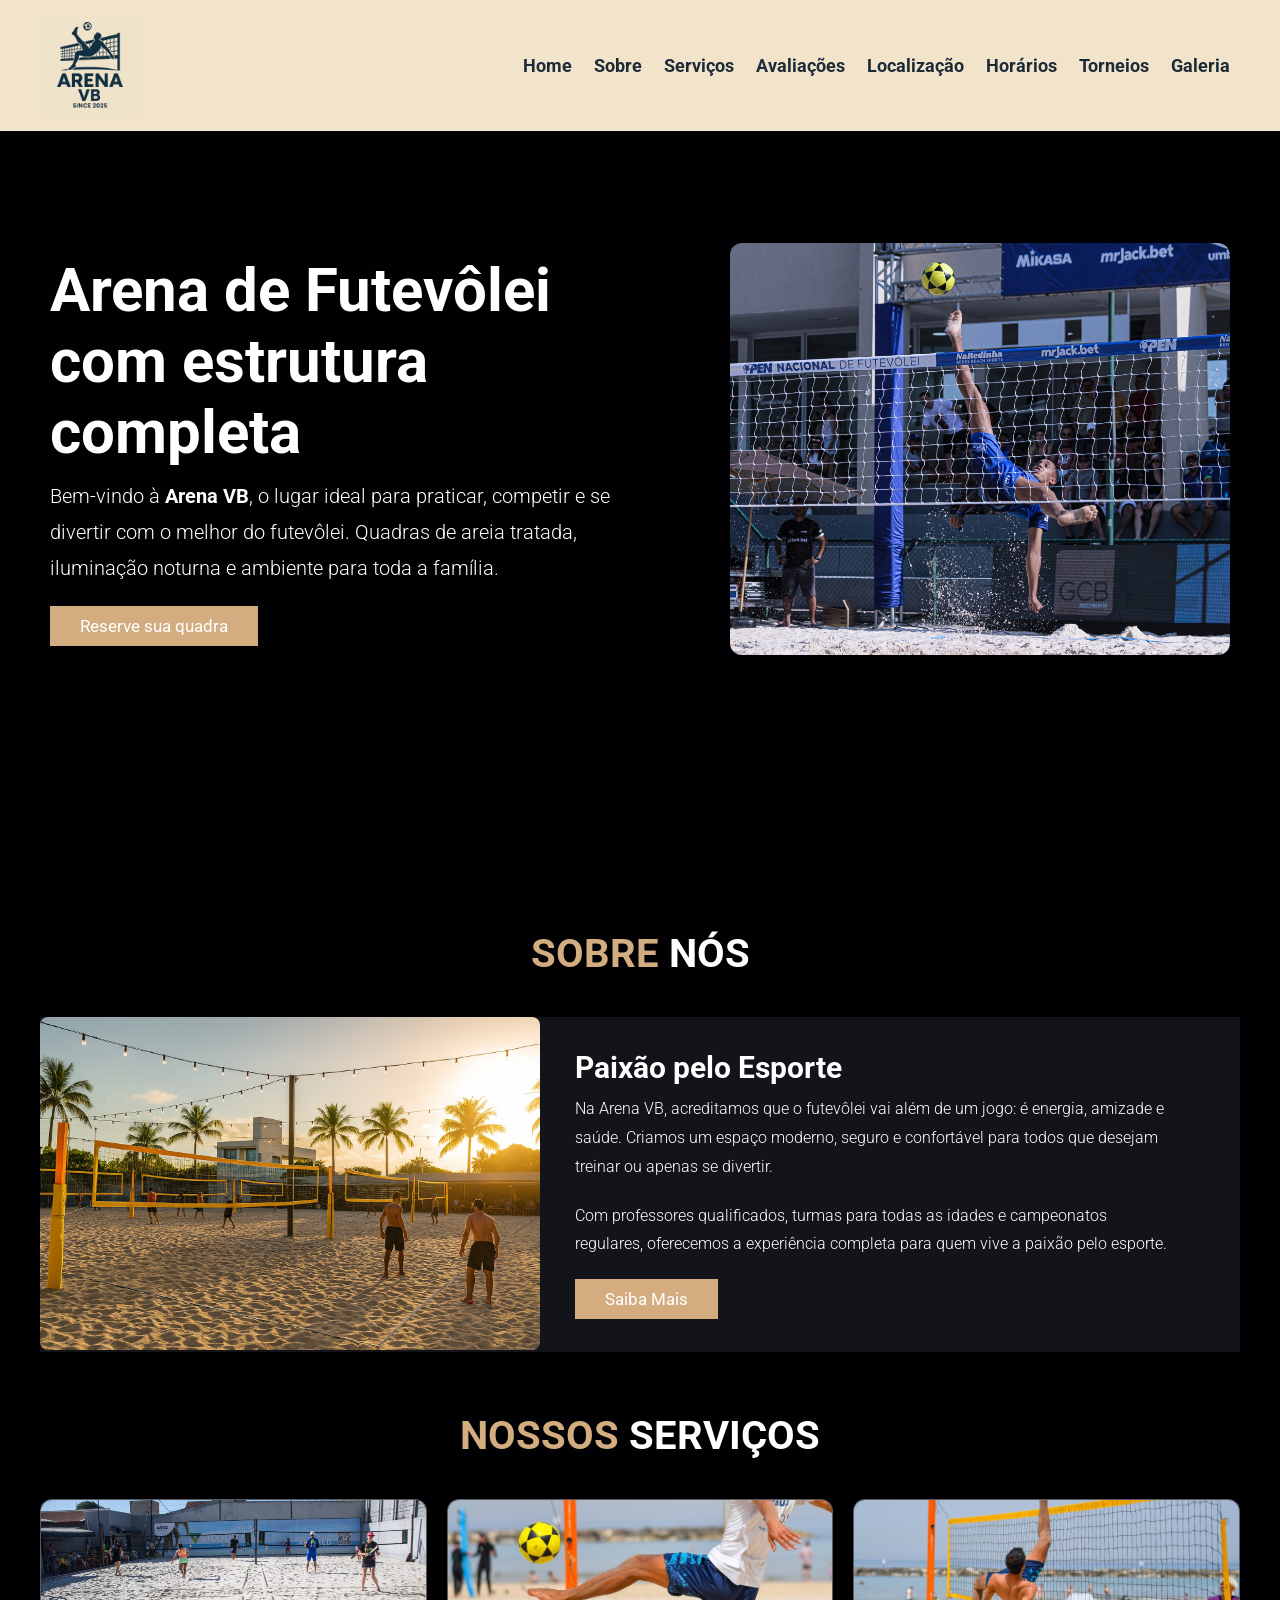
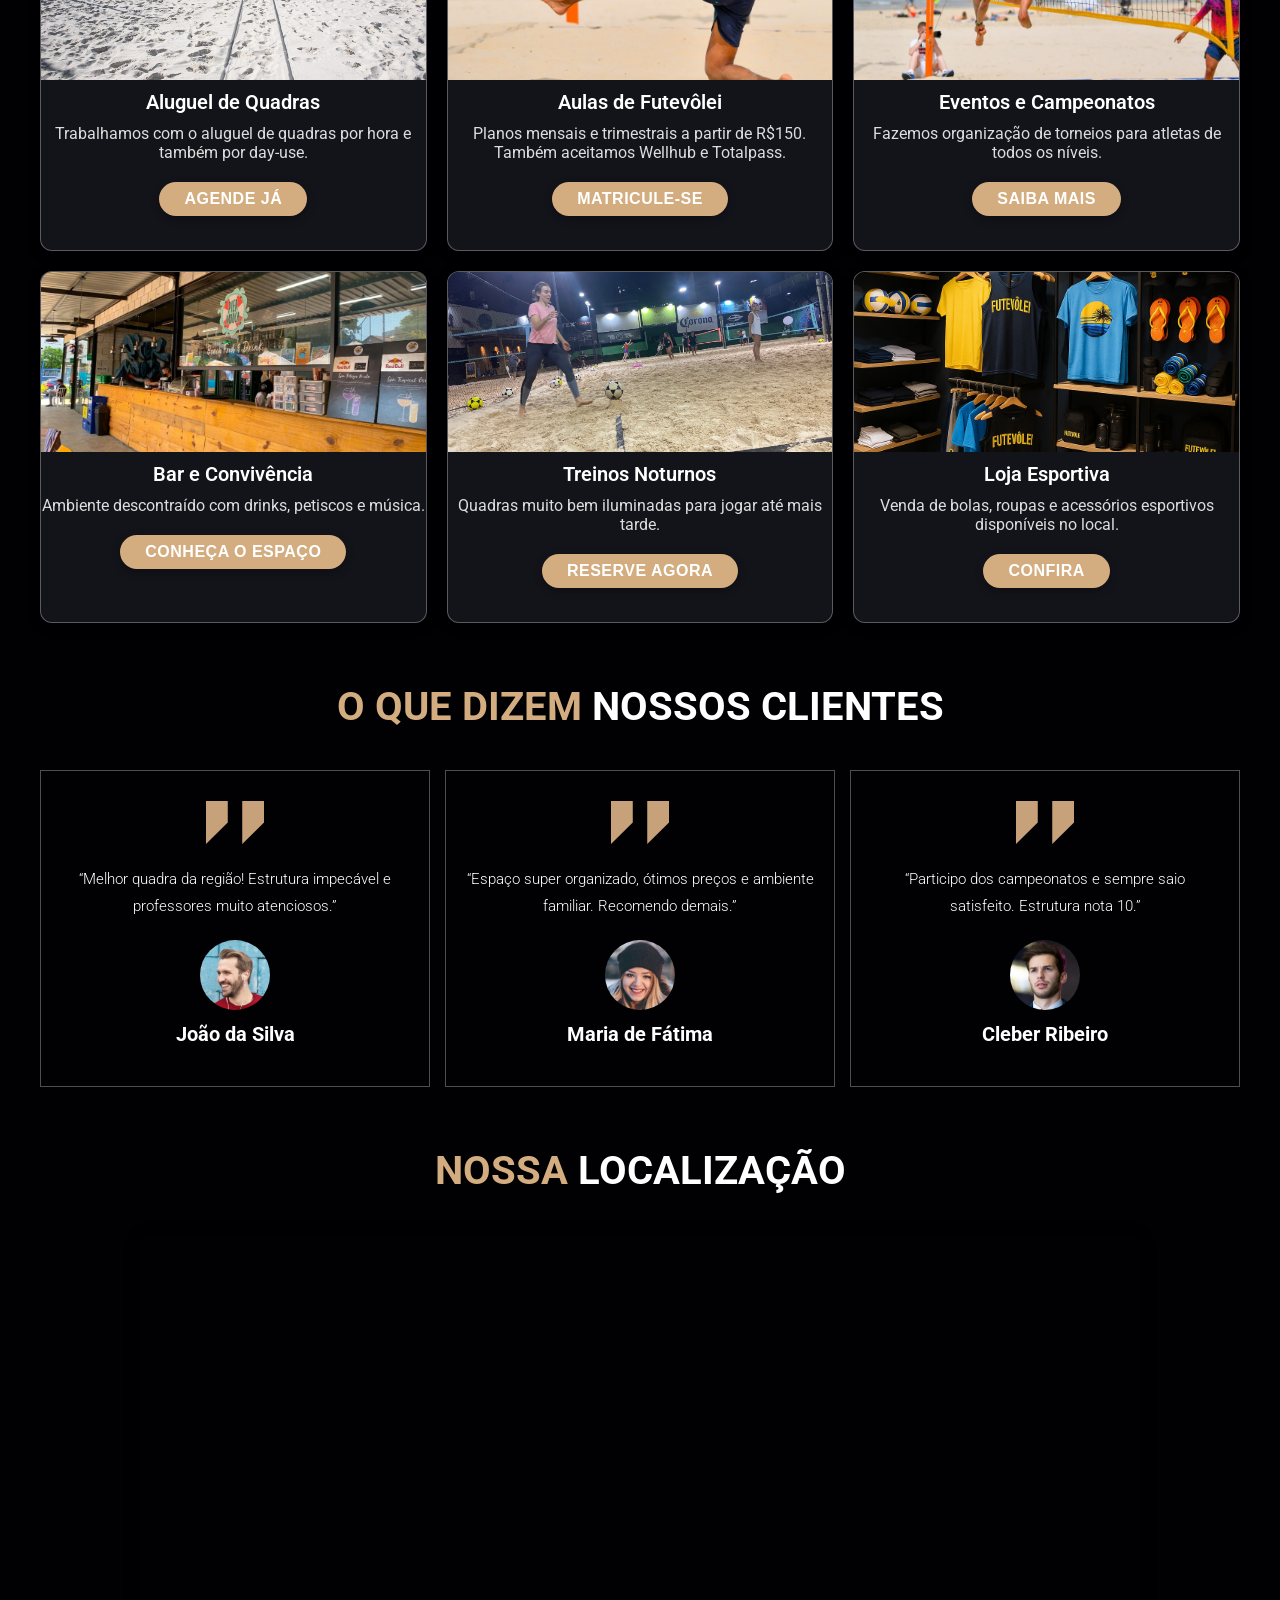
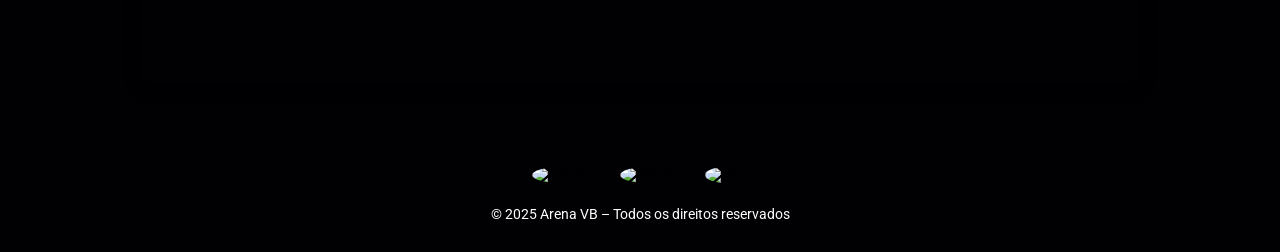
==== commit 92f13181: "feat: ajustes de responsividade" ====
--- a/index.html
+++ b/index.html
@@ -19,6 +19,12 @@
             <a href="#" class="logo">
                 <img src="./img/logo.png" alt="Arena VB">
             </a>
+
+            <button class="menu-toggle" aria-label="Abrir menu">
+                <span></span>
+                <span></span>
+                <span></span>
+            </button>
 
             <nav class="navbar">
                 <a href="#home">Home</a>
@@ -160,6 +166,7 @@
         </div>
         <p style="color:#fff; font-size:1.4rem;">© 2025 Arena VB – Todos os direitos reservados</p>
     </section>
+    <script src="menu.js"></script>
 </body>
 
 </html>
--- a/style.css
+++ b/style.css
@@ -77,6 +77,37 @@
     font-size: 2rem;
 }
 
+.menu-toggle {
+    display: none;
+    background: none;
+    border: none;
+    cursor: pointer;
+    padding: 0.8rem;
+    z-index: 100;
+}
+
+.menu-toggle span {
+    display: block;
+    width: 28px;
+    height: 3px;
+    background: var(--blue-elements);
+    margin: 5px 0;
+    border-radius: 2px;
+    transition: 0.3s;
+}
+
+.menu-toggle.active span:nth-child(1) {
+    transform: translateY(8px) rotate(45deg);
+}
+
+.menu-toggle.active span:nth-child(2) {
+    opacity: 0;
+}
+
+.menu-toggle.active span:nth-child(3) {
+    transform: translateY(-8px) rotate(-45deg);
+}
+
 .icons img {
     margin: 1rem;
     cursor: pointer;
@@ -118,10 +149,8 @@
 }
 
 .home-container {
-    background: url("./img/principal.jpg");
+    background: var(--bg);
     height: 100vh;
-    background-position: center;
-    background-size: cover;
 }
 
 .home-container section {
@@ -334,20 +363,46 @@
 
 @media (max-width: 991px) {
     .header section {
-        flex-direction: column;
+        flex-direction: row;
+        flex-wrap: wrap;
         gap: 1rem;
         text-align: center;
+        position: relative;
+    }
+
+    .menu-toggle {
+        display: block;
+        margin-left: auto;
     }
 
     .navbar {
+        display: none;
+        flex-direction: column;
+        width: 100%;
+        gap: 0;
+        padding: 1rem 0 2rem;
+    }
+
+    .navbar.active {
         display: flex;
-        flex-wrap: wrap;
-        justify-content: center;
-        gap: 0.5rem;
+    }
+
+    .navbar a {
+        display: block;
+        margin: 0;
+        padding: 1.2rem 0;
+        font-size: 1.8rem;
+        border-bottom: 1px solid rgba(29, 43, 56, 0.15);
+    }
+
+    .navbar a:hover {
+        font-size: 1.8rem;
+        border-bottom: 1px solid rgba(29, 43, 56, 0.15);
+        padding-bottom: 1.2rem;
     }
 
     .home-container section {
-        margin-top: 200px;
+        margin-top: 140px;
         flex-direction: column;
         text-align: center;
         padding: 2rem;
@@ -382,8 +437,8 @@
 
 @media (max-width: 768px) {
     .navbar a {
-        font-size: 1.5rem;
-        margin: 0 0.5rem;
+        font-size: 1.6rem;
+        margin: 0;
     }
 
     .content h3 {
@@ -429,8 +484,8 @@
 
     .navbar a {
         display: block;
-        margin: 0.8rem 0;
-        font-size: 1.4rem;
+        margin: 0;
+        font-size: 1.6rem;
     }
 
     .content h3 {
